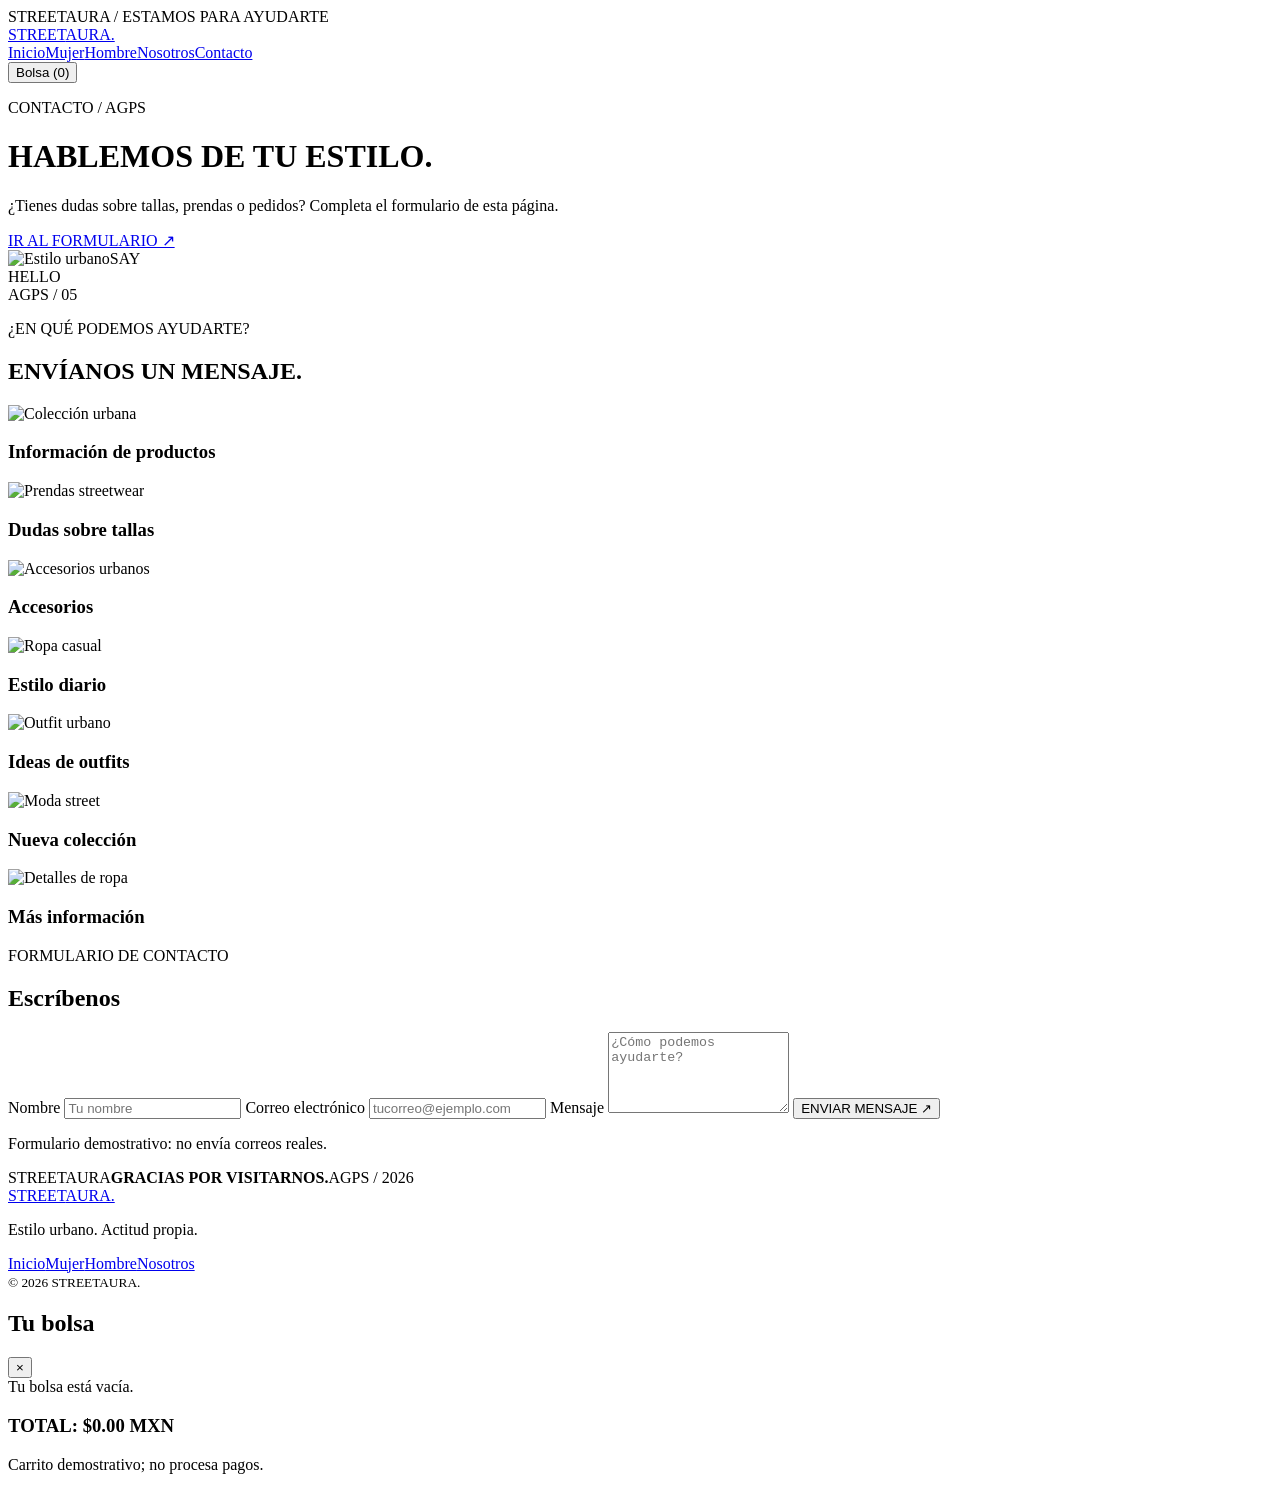
==== contacto.html @ b0456281 "terminacion de el archivo de contacto.html" ====
<!DOCTYPE html>
<html lang="es">
<head>
    <meta charset="UTF-8">
    <meta name="viewport" content="width=device-width, initial-scale=1.0">
    <title>STREETAURA | Contacto</title>
    <link rel="stylesheet" href="css/style.css">
</head>
<body>
    <div class="agps-cinta">STREETAURA / ESTAMOS PARA AYUDARTE</div>
    <div class="agps-encabezado">
        <a class="agps-logo" href="index.html">STREET<span>AURA.</span></a>
        <div class="agps-menu">
            <a class="agps-nav-enlace" href="index.html">Inicio</a><a class="agps-nav-enlace" href="mujer.html">Mujer</a><a class="agps-nav-enlace" href="hombre.html">Hombre</a><a class="agps-nav-enlace" href="nosotros.html">Nosotros</a><a class="agps-nav-enlace" href="contacto.html">Contacto</a>
        </div>
        <button class="agps-boton" id="agps-abrir">Bolsa (<span id="agps-conteo">0</span>)</button>
    </div>

    <div class="agps-portada">
        <div class="agps-portada-texto">
            <p class="agps-etiqueta">CONTACTO / AGPS</p>
            <h1>HABLEMOS DE TU ESTILO.</h1>
            <p class="agps-descripcion">¿Tienes dudas sobre tallas, prendas o pedidos? Completa el formulario de esta página.</p>
            <a class="agps-boton agps-enlace" href="#agps-formulario">IR AL FORMULARIO ↗</a>
        </div>
        <div class="agps-portada-foto"><img src="img/contacto-portada.jpg" alt="Estilo urbano"><span class="agps-sello">SAY<br>HELLO<br>AGPS / 05</span></div>
    </div>

    <div class="agps-contenedor">
        <div class="agps-seccion-cabecera"><div><p class="agps-etiqueta">¿EN QUÉ PODEMOS AYUDARTE?</p><h2>ENVÍANOS UN MENSAJE.</h2></div></div>
        <div class="agps-cuadricula">
            <div class="agps-tarjeta"><img class="agps-imagen" src="img/contacto-1.jpg" alt="Colección urbana"><div class="agps-tarjeta-info"><h3>Información de productos</h3></div></div>
            <div class="agps-tarjeta"><img class="agps-imagen" src="img/contacto-2.jpg" alt="Prendas streetwear"><div class="agps-tarjeta-info"><h3>Dudas sobre tallas</h3></div></div>
            <div class="agps-tarjeta"><img class="agps-imagen" src="img/contacto-3.jpg" alt="Accesorios urbanos"><div class="agps-tarjeta-info"><h3>Accesorios</h3></div></div>
            <div class="agps-tarjeta"><img class="agps-imagen" src="img/contacto-4.jpg" alt="Ropa casual"><div class="agps-tarjeta-info"><h3>Estilo diario</h3></div></div>
            <div class="agps-tarjeta"><img class="agps-imagen" src="img/contacto-5.jpg" alt="Outfit urbano"><div class="agps-tarjeta-info"><h3>Ideas de outfits</h3></div></div>
            <div class="agps-tarjeta"><img class="agps-imagen" src="img/contacto-6.jpg" alt="Moda street"><div class="agps-tarjeta-info"><h3>Nueva colección</h3></div></div>
            <div class="agps-tarjeta"><img class="agps-imagen" src="img/contacto-7.jpg" alt="Detalles de ropa"><div class="agps-tarjeta-info"><h3>Más información</h3></div></div>
        </div>

        <div class="agps-form-wrap" id="agps-formulario">
            <form id="agps-form-contacto" class="agps-form">
                <p class="agps-etiqueta">FORMULARIO DE CONTACTO</p>
                <h2>Escríbenos</h2>
                <label for="agps-nombre">Nombre</label>
                <input id="agps-nombre" type="text" required placeholder="Tu nombre">
                <label for="agps-correo">Correo electrónico</label>
                <input id="agps-correo" type="email" required placeholder="tucorreo@ejemplo.com">
                <label for="agps-mensaje">Mensaje</label>
                <textarea id="agps-mensaje" rows="5" required placeholder="¿Cómo podemos ayudarte?"></textarea>
                <button class="agps-boton" type="submit">ENVIAR MENSAJE ↗</button>
                <p id="agps-respuesta">Formulario demostrativo: no envía correos reales.</p>
            </form>
        </div>
    </div>

    <div class="agps-franja"><span>STREETAURA</span><strong>GRACIAS POR VISITARNOS.</strong><span>AGPS / 2026</span></div>
    <div class="agps-pie"><a class="agps-logo" href="index.html">STREET<span>AURA.</span></a><p>Estilo urbano. Actitud propia.</p><div class="agps-pie-links"><a href="index.html">Inicio</a><a href="mujer.html">Mujer</a><a href="hombre.html">Hombre</a><a href="nosotros.html">Nosotros</a></div><small>© 2026 STREETAURA.</small></div>

    <div class="agps-overlay" id="agps-overlay"><div class="agps-panel"><div class="agps-panel-top"><h2>Tu bolsa</h2><button id="agps-cerrar" class="agps-cerrar">×</button></div><div id="agps-items">Tu bolsa está vacía.</div><h3 class="agps-total">TOTAL: $<span id="agps-total">0.00</span> MXN</h3><p class="agps-nota">Carrito demostrativo; no procesa pagos.</p></div></div>
    <div class="agps-aviso" id="agps-aviso"></div>
    <script src="js/fintion.js"></script>
</body>
</html>
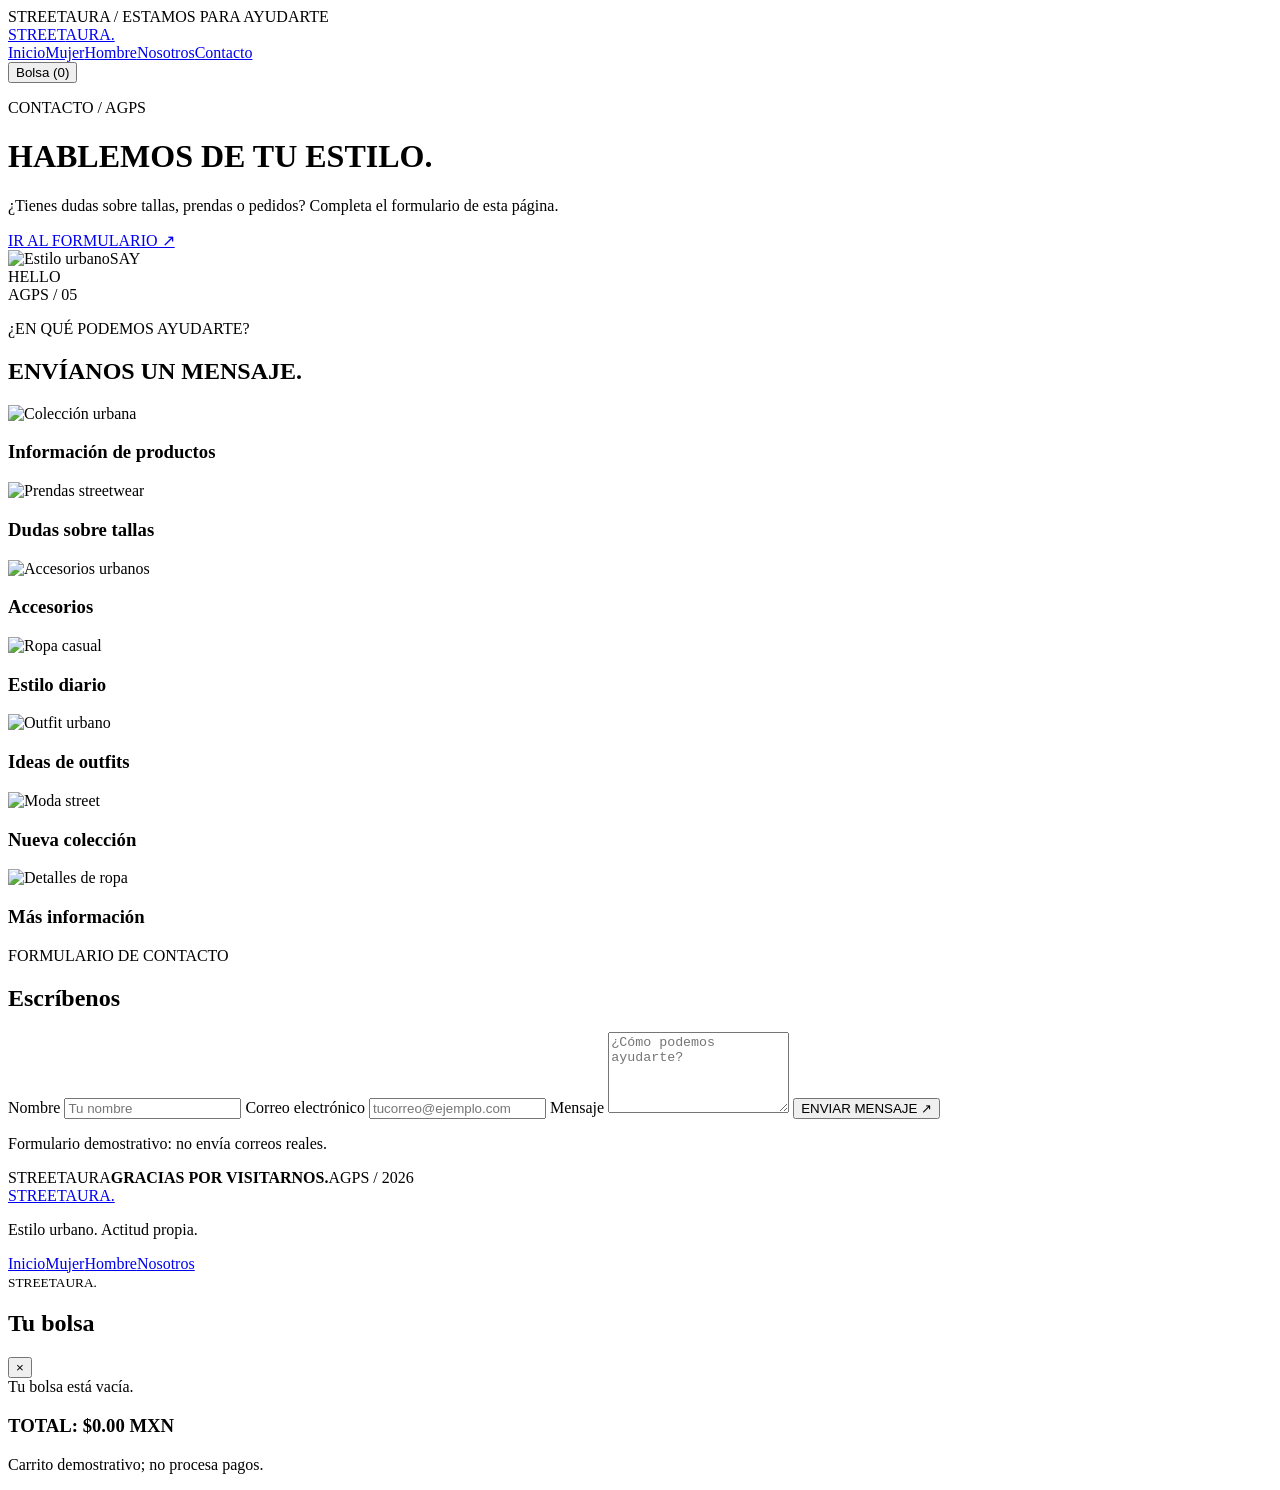
==== commit edae5d14: "modificacion de contacto y terminacion ahora si  final" ====
--- a/contacto.html
+++ b/contacto.html
@@ -56,7 +56,7 @@
     </div>
 
     <div class="agps-franja"><span>STREETAURA</span><strong>GRACIAS POR VISITARNOS.</strong><span>AGPS / 2026</span></div>
-    <div class="agps-pie"><a class="agps-logo" href="index.html">STREET<span>AURA.</span></a><p>Estilo urbano. Actitud propia.</p><div class="agps-pie-links"><a href="index.html">Inicio</a><a href="mujer.html">Mujer</a><a href="hombre.html">Hombre</a><a href="nosotros.html">Nosotros</a></div><small>© 2026 STREETAURA.</small></div>
+    <div class="agps-pie"><a class="agps-logo" href="index.html">STREET<span>AURA.</span></a><p>Estilo urbano. Actitud propia.</p><div class="agps-pie-links"><a href="index.html">Inicio</a><a href="mujer.html">Mujer</a><a href="hombre.html">Hombre</a><a href="nosotros.html">Nosotros</a></div><small>STREETAURA.</small></div>
 
     <div class="agps-overlay" id="agps-overlay"><div class="agps-panel"><div class="agps-panel-top"><h2>Tu bolsa</h2><button id="agps-cerrar" class="agps-cerrar">×</button></div><div id="agps-items">Tu bolsa está vacía.</div><h3 class="agps-total">TOTAL: $<span id="agps-total">0.00</span> MXN</h3><p class="agps-nota">Carrito demostrativo; no procesa pagos.</p></div></div>
     <div class="agps-aviso" id="agps-aviso"></div>
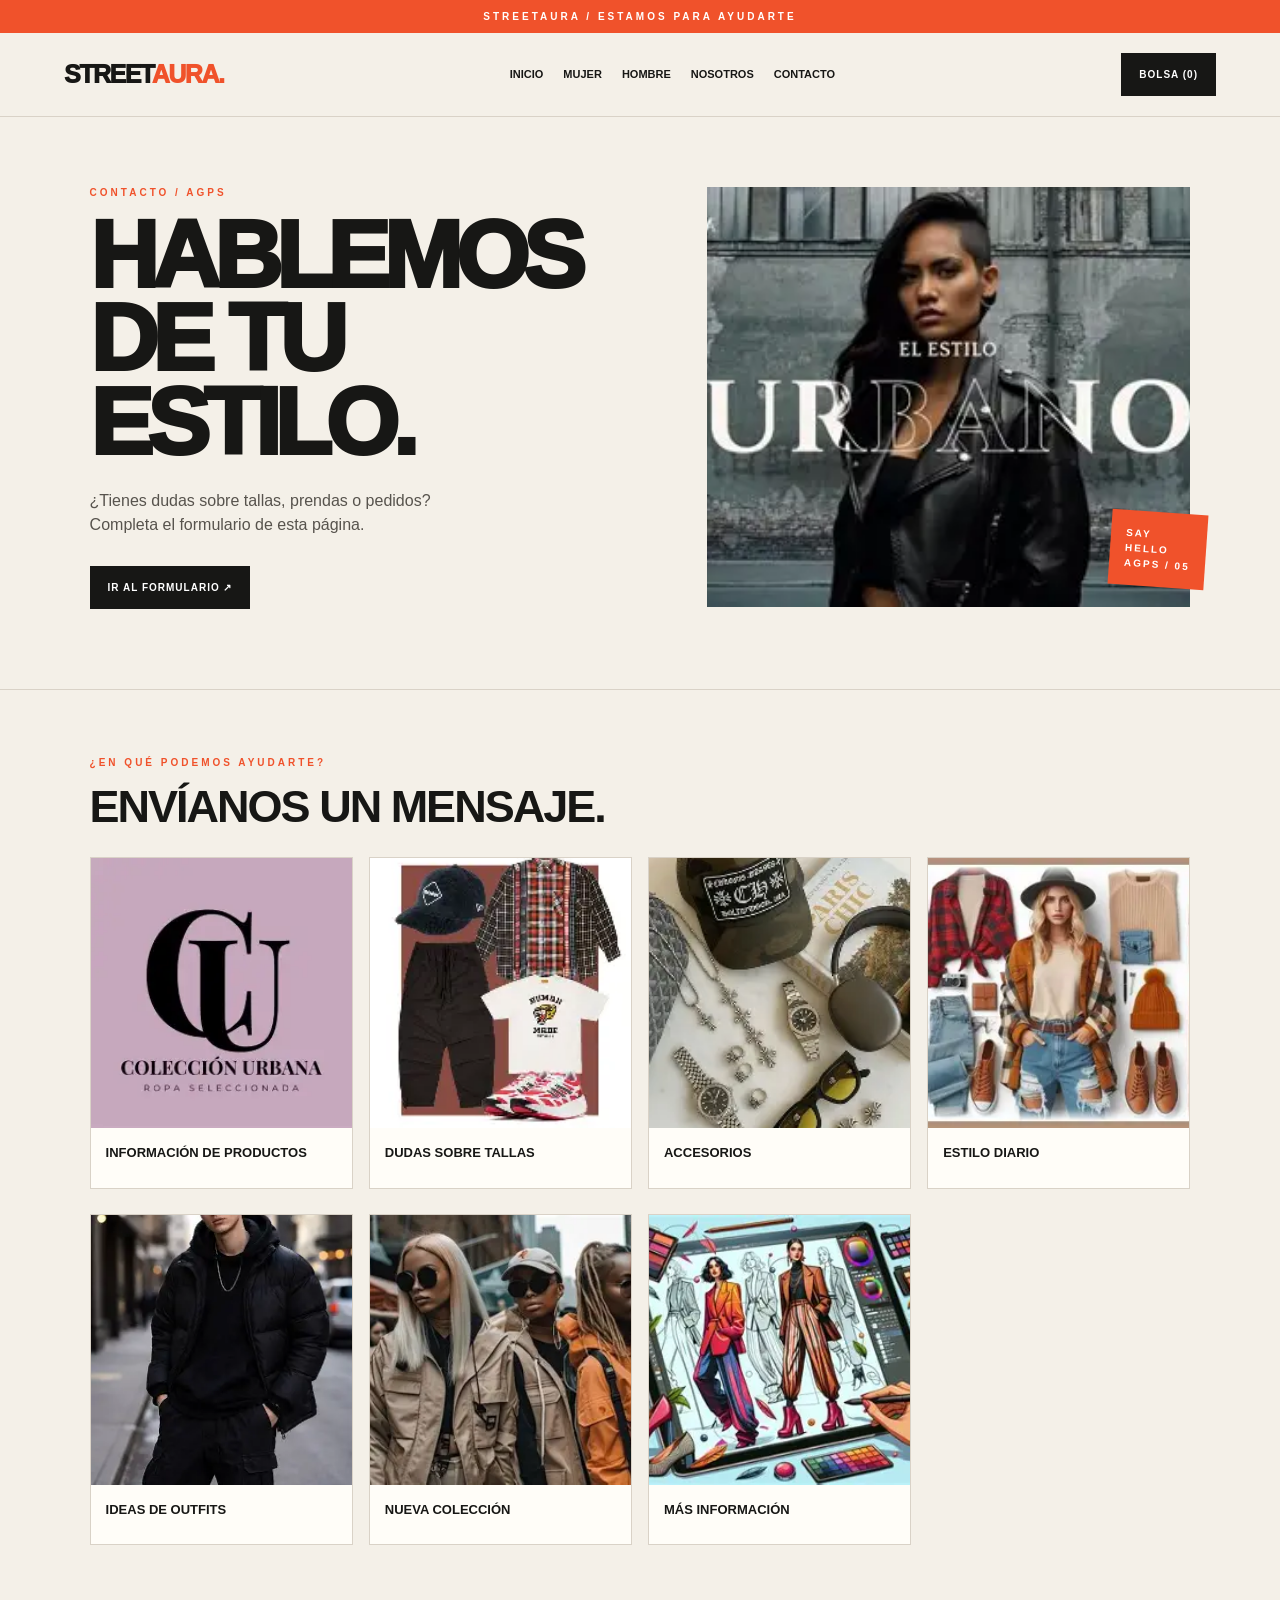
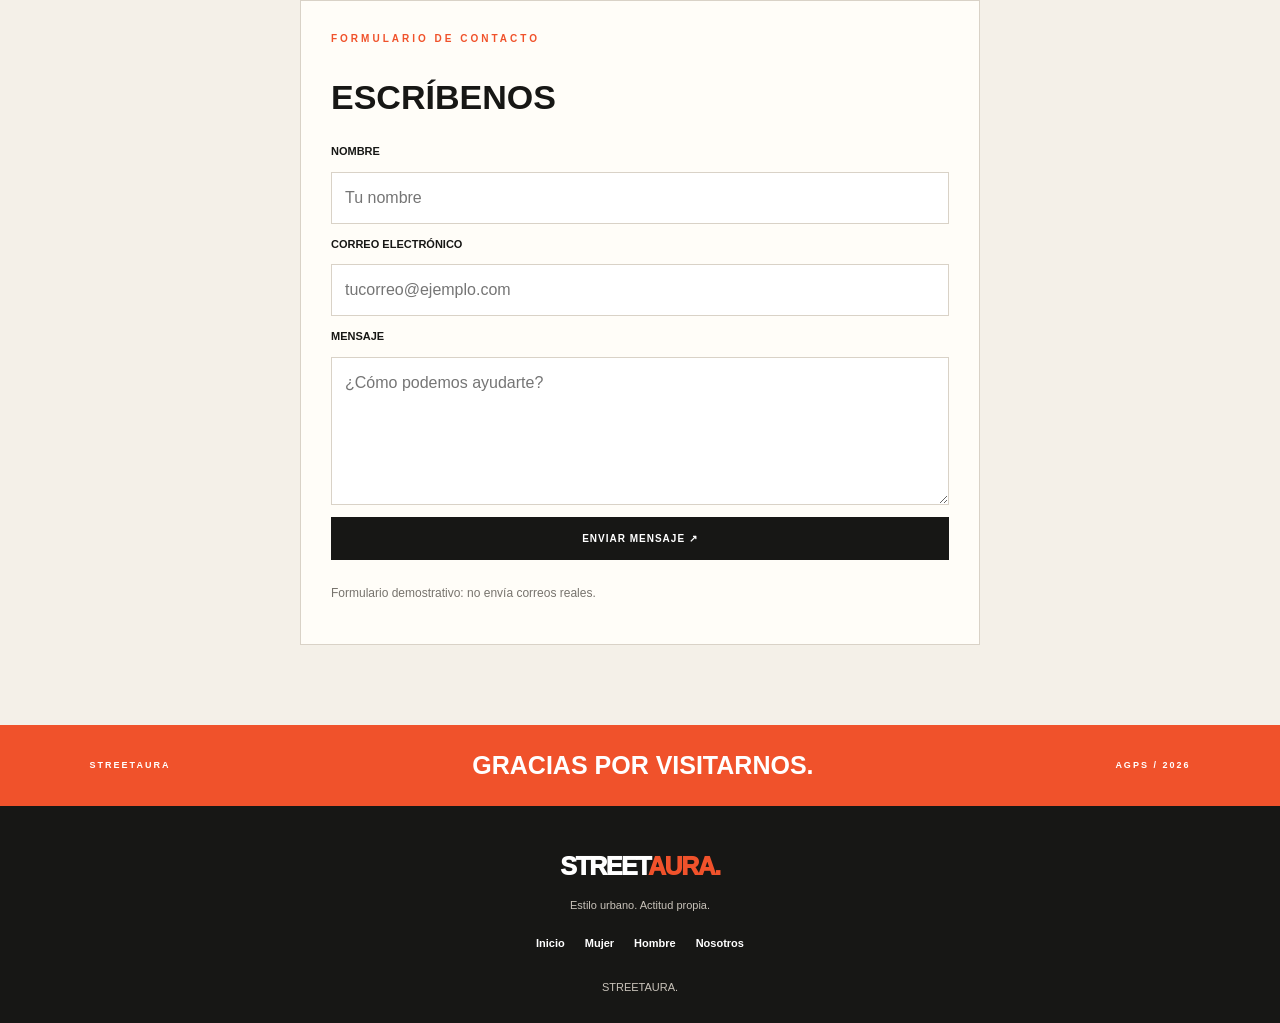
==== commit fb3ffb5a: "implementacion de las imagens de los archivos hombre,nosotros,contacto.html" ====
--- a/contacto.html
+++ b/contacto.html
@@ -24,19 +24,19 @@
             <p class="agps-descripcion">¿Tienes dudas sobre tallas, prendas o pedidos? Completa el formulario de esta página.</p>
             <a class="agps-boton agps-enlace" href="#agps-formulario">IR AL FORMULARIO ↗</a>
         </div>
-        <div class="agps-portada-foto"><img src="img/contacto-portada.jpg" alt="Estilo urbano"><span class="agps-sello">SAY<br>HELLO<br>AGPS / 05</span></div>
+        <div class="agps-portada-foto"><img src="img/img30.webp" alt="Estilo urbano"><span class="agps-sello">SAY<br>HELLO<br>AGPS / 05</span></div>
     </div>
 
     <div class="agps-contenedor">
         <div class="agps-seccion-cabecera"><div><p class="agps-etiqueta">¿EN QUÉ PODEMOS AYUDARTE?</p><h2>ENVÍANOS UN MENSAJE.</h2></div></div>
         <div class="agps-cuadricula">
-            <div class="agps-tarjeta"><img class="agps-imagen" src="img/contacto-1.jpg" alt="Colección urbana"><div class="agps-tarjeta-info"><h3>Información de productos</h3></div></div>
-            <div class="agps-tarjeta"><img class="agps-imagen" src="img/contacto-2.jpg" alt="Prendas streetwear"><div class="agps-tarjeta-info"><h3>Dudas sobre tallas</h3></div></div>
-            <div class="agps-tarjeta"><img class="agps-imagen" src="img/contacto-3.jpg" alt="Accesorios urbanos"><div class="agps-tarjeta-info"><h3>Accesorios</h3></div></div>
-            <div class="agps-tarjeta"><img class="agps-imagen" src="img/contacto-4.jpg" alt="Ropa casual"><div class="agps-tarjeta-info"><h3>Estilo diario</h3></div></div>
-            <div class="agps-tarjeta"><img class="agps-imagen" src="img/contacto-5.jpg" alt="Outfit urbano"><div class="agps-tarjeta-info"><h3>Ideas de outfits</h3></div></div>
-            <div class="agps-tarjeta"><img class="agps-imagen" src="img/contacto-6.jpg" alt="Moda street"><div class="agps-tarjeta-info"><h3>Nueva colección</h3></div></div>
-            <div class="agps-tarjeta"><img class="agps-imagen" src="img/contacto-7.jpg" alt="Detalles de ropa"><div class="agps-tarjeta-info"><h3>Más información</h3></div></div>
+            <div class="agps-tarjeta"><img class="agps-imagen" src="img/img31.webp" alt="Colección urbana"><div class="agps-tarjeta-info"><h3>Información de productos</h3></div></div>
+            <div class="agps-tarjeta"><img class="agps-imagen" src="img/img32.webp" alt="Prendas streetwear"><div class="agps-tarjeta-info"><h3>Dudas sobre tallas</h3></div></div>
+            <div class="agps-tarjeta"><img class="agps-imagen" src="img/img33.webp" alt="Accesorios urbanos"><div class="agps-tarjeta-info"><h3>Accesorios</h3></div></div>
+            <div class="agps-tarjeta"><img class="agps-imagen" src="img/img34.webp" alt="Ropa casual"><div class="agps-tarjeta-info"><h3>Estilo diario</h3></div></div>
+            <div class="agps-tarjeta"><img class="agps-imagen" src="img/img35.webp" alt="Outfit urbano"><div class="agps-tarjeta-info"><h3>Ideas de outfits</h3></div></div>
+            <div class="agps-tarjeta"><img class="agps-imagen" src="img/img36.webp" alt="Moda street"><div class="agps-tarjeta-info"><h3>Nueva colección</h3></div></div>
+            <div class="agps-tarjeta"><img class="agps-imagen" src="img/img37.webp" alt="Detalles de ropa"><div class="agps-tarjeta-info"><h3>Más información</h3></div></div>
         </div>
 
         <div class="agps-form-wrap" id="agps-formulario">
--- a/css/style.css
+++ b/css/style.css
@@ -0,0 +1,573 @@
+
+:root {
+    --agps-fondo: #f4f0e8;
+    --agps-papel: #fffdf8;
+    --agps-negro: #171715;
+    --agps-naranja: #f0522b;
+    --agps-gris: #77736d;
+    --agps-borde: #d9d2c7;
+}
+
+* {
+    box-sizing: border-box;
+}
+
+html {
+    scroll-behavior: smooth;
+}
+
+body {
+    margin: 0;
+    background: var(--agps-fondo);
+    color: var(--agps-negro);
+    font-family: Arial, Helvetica, sans-serif;
+    line-height: 1.5;
+}
+
+a {
+    color: inherit;
+    text-decoration: none;
+}
+
+button, input, textarea {
+    font: inherit;
+}
+
+.agps-cinta {
+    background: var(--agps-naranja);
+    color: white;
+    text-align: center;
+    padding: 9px;
+    font-size: 10px;
+    font-weight: 800;
+    letter-spacing: 3px;
+}
+
+.agps-encabezado {
+    display: flex;
+    align-items: center;
+    justify-content: space-between;
+    gap: 22px;
+    flex-wrap: wrap;
+    padding: 20px 5%;
+    border-bottom: 1px solid var(--agps-borde);
+}
+
+.agps-logo {
+    font-size: 25px;
+    font-weight: 1000;
+    letter-spacing: -1.5px;
+}
+
+.agps-logo span {
+    color: var(--agps-naranja);
+}
+
+.agps-menu {
+    display: flex;
+    align-items: center;
+    gap: 20px;
+    flex-wrap: wrap;
+}
+
+.agps-nav-enlace {
+    font-size: 11px;
+    font-weight: 800;
+    text-transform: uppercase;
+}
+
+.agps-nav-enlace:hover {
+    color: var(--agps-naranja);
+}
+
+.agps-boton {
+    display: inline-flex;
+    align-items: center;
+    justify-content: center;
+    padding: 13px 17px;
+    border: 1px solid var(--agps-negro);
+    background: var(--agps-negro);
+    color: white;
+    font-size: 10px;
+    font-weight: 800;
+    text-transform: uppercase;
+    letter-spacing: 1px;
+    cursor: pointer;
+    transition: 0.2s;
+}
+
+.agps-boton:hover {
+    background: var(--agps-naranja);
+    border-color: var(--agps-naranja);
+    transform: translateY(-2px);
+}
+
+.agps-portada {
+    display: grid;
+    grid-template-columns: 1fr 0.86fr;
+    gap: 5%;
+    align-items: center;
+    padding: 48px 7% 60px;
+    min-height: 510px;
+    border-bottom: 1px solid var(--agps-borde);
+}
+
+.agps-portada-texto {
+    padding: 20px 0;
+}
+
+.agps-etiqueta {
+    margin: 0 0 14px;
+    color: var(--agps-naranja);
+    font-size: 10px;
+    font-weight: 900;
+    letter-spacing: 3px;
+    text-transform: uppercase;
+}
+
+.agps-portada h1 {
+    max-width: 680px;
+    margin: 0;
+    font-size: clamp(46px, 7.4vw, 100px);
+    font-weight: 1000;
+    line-height: 0.88;
+    letter-spacing: -0.07em;
+}
+
+.agps-descripcion {
+    max-width: 390px;
+    margin: 25px 0;
+    color: #57534d;
+    font-size: 16px;
+}
+
+.agps-enlace {
+    margin-top: 4px;
+}
+
+.agps-portada-foto {
+    height: 420px;
+    position: relative;
+    background: #ddd4c6;
+}
+
+.agps-portada-foto img {
+    width: 100%;
+    height: 100%;
+    display: block;
+    object-fit: cover;
+}
+
+.agps-sello {
+    position: absolute;
+    right: -15px;
+    bottom: 20px;
+    background: var(--agps-naranja);
+    color: white;
+    padding: 15px;
+    font-size: 10px;
+    font-weight: 900;
+    letter-spacing: 2px;
+    line-height: 1.5;
+    transform: rotate(4deg);
+}
+
+.agps-categorias {
+    display: grid;
+    grid-template-columns: repeat(3, 1fr);
+    gap: 12px;
+    padding: 28px 7% 10px;
+}
+
+.agps-categoria-card {
+    display: flex;
+    min-height: 135px;
+    flex-direction: column;
+    justify-content: space-between;
+    padding: 20px;
+    background: #e6dfd3;
+    border: 1px solid var(--agps-borde);
+    transition: 0.2s;
+}
+
+.agps-categoria-card:hover {
+    transform: translateY(-3px);
+    background: white;
+}
+
+.agps-categoria-card span {
+    font-size: 9px;
+    font-weight: 800;
+    letter-spacing: 2px;
+}
+
+.agps-categoria-card strong {
+    font-size: clamp(22px, 3vw, 36px);
+    letter-spacing: -1px;
+}
+
+.agps-categoria-naranja {
+    background: var(--agps-naranja);
+    color: white;
+    border-color: var(--agps-naranja);
+}
+
+.agps-contenedor {
+    width: min(1250px, 86%);
+    margin: auto;
+    padding: 65px 0 80px;
+}
+
+.agps-seccion-cabecera {
+    display: flex;
+    align-items: end;
+    justify-content: space-between;
+    gap: 20px;
+    margin-bottom: 27px;
+}
+
+.agps-seccion-cabecera h2 {
+    max-width: 730px;
+    margin: 0;
+    font-size: clamp(26px, 4vw, 45px);
+    line-height: 1.03;
+    letter-spacing: -2px;
+    text-transform: uppercase;
+}
+
+.agps-contador {
+    padding-bottom: 5px;
+    color: var(--agps-gris);
+    font-size: 10px;
+    font-weight: 800;
+    letter-spacing: 2px;
+    white-space: nowrap;
+}
+
+.agps-cuadricula {
+    display: grid;
+    grid-template-columns: repeat(4, minmax(0, 1fr));
+    gap: 25px 16px;
+}
+
+.agps-tarjeta {
+    min-width: 0;
+    background: var(--agps-papel);
+    border: 1px solid var(--agps-borde);
+    overflow: hidden;
+}
+
+.agps-imagen {
+    display: block;
+    width: 100%;
+    height: 270px;
+    object-fit: cover;
+    background: #e5ded2;
+    transition: transform 0.35s;
+}
+
+.agps-tarjeta:hover .agps-imagen {
+    transform: scale(1.035);
+}
+
+.agps-tarjeta-info {
+    padding: 15px;
+}
+
+.agps-categoria {
+    margin: 0 0 7px;
+    color: var(--agps-gris);
+    font-size: 9px;
+    letter-spacing: 1px;
+}
+
+.agps-tarjeta h3 {
+    margin: 0 0 10px;
+    font-size: 13px;
+    font-weight: 900;
+    text-transform: uppercase;
+}
+
+.agps-precio {
+    margin: 0 0 13px;
+    color: var(--agps-naranja);
+    font-size: 15px;
+    font-weight: 900;
+}
+
+.agps-tarjeta .agps-boton {
+    width: 100%;
+    padding: 12px 5px;
+    font-size: 9px;
+}
+
+.agps-form-wrap {
+    max-width: 680px;
+    margin: 55px auto 0;
+}
+
+.agps-form {
+    display: grid;
+    gap: 12px;
+    padding: 30px;
+    background: var(--agps-papel);
+    border: 1px solid var(--agps-borde);
+}
+
+.agps-form h2 {
+    margin: 0 0 8px;
+    font-size: 34px;
+    text-transform: uppercase;
+}
+
+.agps-form label {
+    font-size: 11px;
+    font-weight: 900;
+    text-transform: uppercase;
+}
+
+.agps-form input,
+.agps-form textarea {
+    width: 100%;
+    padding: 13px;
+    border: 1px solid var(--agps-borde);
+    background: white;
+    color: var(--agps-negro);
+}
+
+.agps-form textarea {
+    resize: vertical;
+}
+
+#agps-respuesta {
+    color: var(--agps-gris);
+    font-size: 12px;
+}
+
+.agps-franja {
+    display: flex;
+    justify-content: space-between;
+    align-items: center;
+    gap: 20px;
+    padding: 22px 7%;
+    background: var(--agps-naranja);
+    color: white;
+}
+
+.agps-franja span {
+    font-size: 9px;
+    font-weight: 900;
+    letter-spacing: 2px;
+}
+
+.agps-franja strong {
+    font-size: clamp(15px, 3vw, 25px);
+}
+
+.agps-pie {
+    padding: 42px 20px 25px;
+    background: var(--agps-negro);
+    color: white;
+    text-align: center;
+}
+
+.agps-pie p,
+.agps-pie small {
+    color: #c9c3ba;
+    font-size: 11px;
+}
+
+.agps-pie-links {
+    display: flex;
+    justify-content: center;
+    gap: 20px;
+    flex-wrap: wrap;
+    margin: 22px 0;
+}
+
+.agps-pie-links a {
+    font-size: 11px;
+    font-weight: 700;
+}
+
+.agps-overlay {
+    display: none;
+    position: fixed;
+    inset: 0;
+    z-index: 100;
+    justify-content: flex-end;
+    background: #0009;
+}
+
+.agps-overlay.agps-visible {
+    display: flex;
+}
+
+.agps-panel {
+    width: min(430px, 100%);
+    height: 100%;
+    overflow-y: auto;
+    padding: 26px;
+    background: var(--agps-papel);
+}
+
+.agps-panel-top {
+    display: flex;
+    justify-content: space-between;
+    align-items: center;
+    padding-bottom: 15px;
+    border-bottom: 1px solid var(--agps-borde);
+}
+
+.agps-panel-top h2 {
+    margin: 0;
+    text-transform: uppercase;
+}
+
+.agps-cerrar {
+    border: 0;
+    background: none;
+    font-size: 32px;
+    cursor: pointer;
+}
+
+.agps-item {
+    display: flex;
+    justify-content: space-between;
+    gap: 12px;
+    padding: 15px 0;
+    border-bottom: 1px solid var(--agps-borde);
+    font-size: 12px;
+}
+
+.agps-quitar {
+    border: 0;
+    background: none;
+    color: var(--agps-naranja);
+    font-weight: bold;
+    cursor: pointer;
+}
+
+.agps-total {
+    margin-top: 25px;
+    font-size: 16px;
+}
+
+.agps-nota {
+    color: var(--agps-gris);
+    font-size: 11px;
+}
+
+.agps-aviso {
+    display: none;
+    position: fixed;
+    bottom: 22px;
+    left: 50%;
+    z-index: 200;
+    transform: translateX(-50%);
+    padding: 13px 18px;
+    background: var(--agps-negro);
+    color: white;
+    font-size: 12px;
+    font-weight: 700;
+}
+
+.agps-aviso.agps-visible {
+    display: block;
+}
+
+@media (max-width: 950px) {
+    .agps-portada {
+        grid-template-columns: 1fr 1fr;
+        padding: 40px 5%;
+        gap: 25px;
+    }
+
+    .agps-portada-foto {
+        height: 350px;
+    }
+
+    .agps-cuadricula {
+        grid-template-columns: repeat(2, minmax(0, 1fr));
+    }
+}
+
+@media (max-width: 600px) {
+    .agps-encabezado {
+        padding: 17px 5%;
+        gap: 14px;
+    }
+
+    .agps-logo {
+        font-size: 22px;
+    }
+
+    .agps-menu {
+        order: 3;
+        width: 100%;
+        gap: 13px;
+    }
+
+    .agps-nav-enlace {
+        font-size: 9px;
+    }
+
+    .agps-portada {
+        grid-template-columns: 1fr;
+        padding: 32px 6%;
+        gap: 25px;
+    }
+
+    .agps-portada h1 {
+        font-size: clamp(47px, 13vw, 72px);
+    }
+
+    .agps-portada-foto {
+        height: 310px;
+    }
+
+    .agps-categorias {
+        grid-template-columns: 1fr;
+        padding: 18px 5%;
+    }
+
+    .agps-categoria-card {
+        min-height: 100px;
+    }
+
+    .agps-contenedor {
+        width: 92%;
+        padding: 48px 0 60px;
+    }
+
+    .agps-cuadricula {
+        gap: 12px;
+    }
+
+    .agps-imagen {
+        height: 190px;
+    }
+
+    .agps-tarjeta-info {
+        padding: 10px;
+    }
+
+    .agps-tarjeta h3 {
+        font-size: 11px;
+    }
+
+    .agps-tarjeta .agps-boton {
+        font-size: 8px;
+        letter-spacing: 0;
+        padding: 10px 3px;
+    }
+
+    .agps-franja {
+        flex-wrap: wrap;
+        padding: 20px 5%;
+    }
+
+    .agps-form {
+        padding: 20px;
+    }
+}
